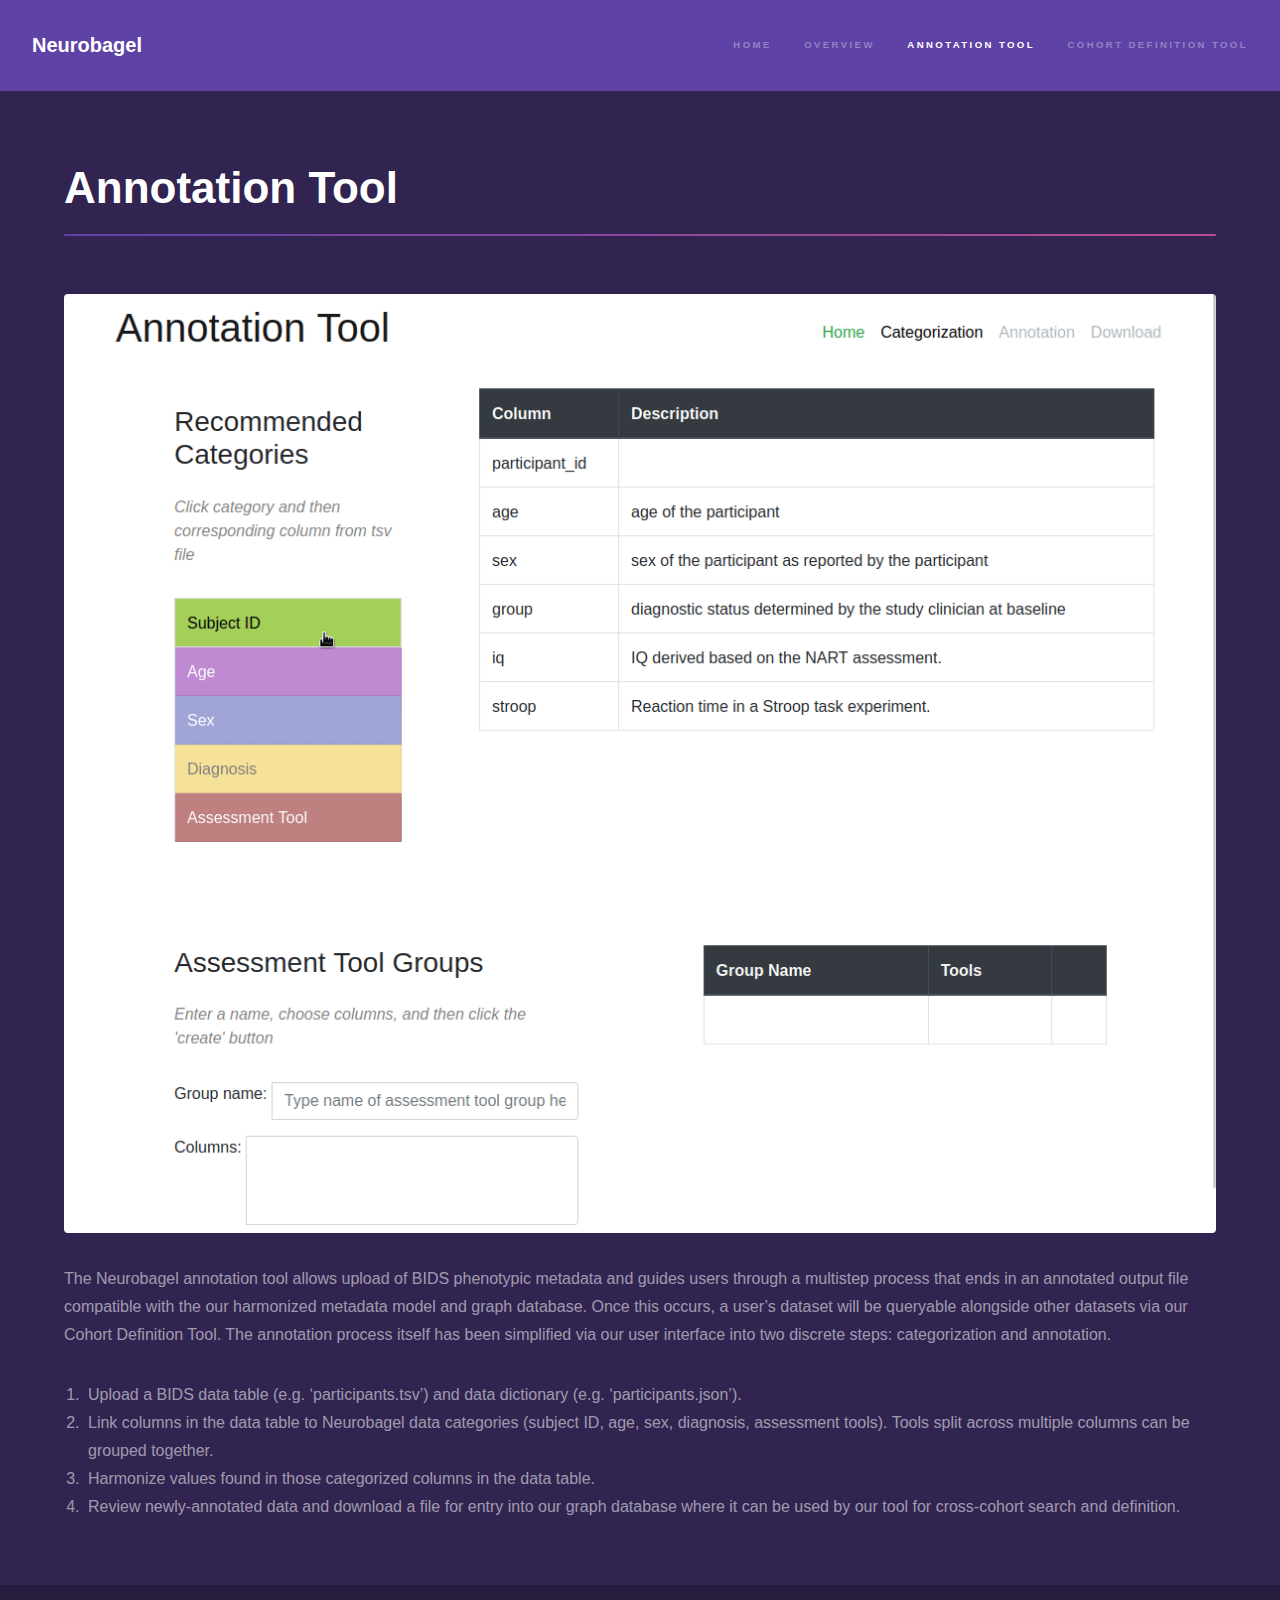
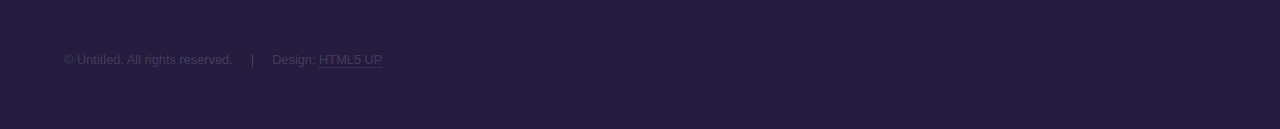
==== pages/annotation-tool.html @ f508401f "First round of changes for Neurobagel project" ====
<!DOCTYPE HTML>
<!--
	Hyperspace by HTML5 UP
	html5up.net | @ajlkn
	Free for personal and commercial use under the CCA 3.0 license (html5up.net/license)
-->
<html>
	<head>
		<title>Neurobagel - Annotation Tool</title>
		<meta charset="utf-8" />
		<meta name="viewport" content="width=device-width, initial-scale=1, user-scalable=no" />
		<link rel="stylesheet" href="../assets/css/main.css" />
		<noscript><link rel="stylesheet" href="../assets/css/noscript.css" /></noscript>
	</head>
	<body class="is-preload">

		<!-- Header -->
			<header id="header">
				<a href="../index.html" class="title">Neurobagel</a>
				<nav>
					<ul>
						<li><a href="../index.html">Home</a></li>
						<li><a href="../pages/overview.html">Overview</a></li>
						<li><a href="../pages/annotation-tool.html" class="active">Annotation Tool</a></li>
						<li><a href="../pages/cohort-definition-tool.html">Cohort Definition Tool</a></li>
					</ul>
				</nav>
			</header>

		<!-- Wrapper -->
			<div id="wrapper">

				<!-- Main -->
				<section id="main" class="wrapper">
					<div class="inner">
						<h1 class="major">Annotation Tool</h1>
						<span class="image fit"><img src="../images/annotation_tool_demo.gif" alt="" /></span>
						<p>The Neurobagel annotation tool allows upload of BIDS phenotypic metadata and guides users through a multistep process that ends in an annotated output file compatible with the our harmonized metadata model and graph database. Once this occurs, a user’s dataset will be queryable alongside other datasets  via our Cohort Definition Tool. The annotation process itself has been simplified via our user interface into two discrete steps: categorization and annotation.</p>
						<ol>
							<li>Upload a BIDS data table (e.g. ‘participants.tsv’) and data dictionary (e.g. ‘participants.json’).</li>
							<li>Link columns in the data table to Neurobagel data categories (subject ID, age, sex, diagnosis, assessment tools). Tools split across multiple columns can be grouped together.</li>
							<li>Harmonize values found in those categorized columns in the data table.</li>
							<li>Review newly-annotated data and download a file for entry into our graph database where it can be used by our tool for cross-cohort search and definition.</li>
						</ol>
					</div>
				</section>					

			</div>

		<!-- Footer -->
			<footer id="footer" class="wrapper alt">
				<div class="inner">
					<ul class="menu">
						<li>&copy; Untitled. All rights reserved.</li><li>Design: <a href="http://html5up.net">HTML5 UP</a></li>
					</ul>
				</div>
			</footer>

		<!-- Scripts -->
			<script src="../assets/js/jquery.min.js"></script>
			<script src="../assets/js/jquery.scrollex.min.js"></script>
			<script src="../assets/js/jquery.scrolly.min.js"></script>
			<script src="../assets/js/browser.min.js"></script>
			<script src="../assets/js/breakpoints.min.js"></script>
			<script src="../assets/js/util.js"></script>
			<script src="../assets/js/main.js"></script>

	</body>
</html>
---- assets/css/main.css ----
@import url(fontawesome-all.min.css);

/*
	Hyperspace by HTML5 UP
	html5up.net | @ajlkn
	Free for personal and commercial use under the CCA 3.0 license (html5up.net/license)
*/

html, body, div, span, applet, object,
iframe, h1, h2, h3, h4, h5, h6, p, blockquote,
pre, a, abbr, acronym, address, big, cite,
code, del, dfn, em, img, ins, kbd, q, s, samp,
small, strike, strong, sub, sup, tt, var, b,
u, i, center, dl, dt, dd, ol, ul, li, fieldset,
form, label, legend, table, caption, tbody,
tfoot, thead, tr, th, td, article, aside,
canvas, details, embed, figure, figcaption,
footer, header, hgroup, menu, nav, output, ruby,
section, summary, time, mark, audio, video {
	margin: 0;
	padding: 0;
	border: 0;
	font-size: 100%;
	font: inherit;
	vertical-align: baseline;}

article, aside, details, figcaption, figure,
footer, header, hgroup, menu, nav, section {
	display: block;}

body {
	line-height: 1;
}

ol, ul {
	list-style: none;
}

blockquote, q {
	quotes: none;
}

	blockquote:before, blockquote:after, q:before, q:after {
		content: '';
		content: none;
	}

table {
	border-collapse: collapse;
	border-spacing: 0;
}

body {
	-webkit-text-size-adjust: none;
}

mark {
	background-color: transparent;
	color: inherit;
}

input::-moz-focus-inner {
	border: 0;
	padding: 0;
}

input, select, textarea {
	-moz-appearance: none;
	-webkit-appearance: none;
	-ms-appearance: none;
	appearance: none;
}

/* Basic */

	@-ms-viewport {
		width: device-width;
	}

	body {
		-ms-overflow-style: scrollbar;
	}

	@media screen and (max-width: 480px) {

		html, body {
			min-width: 320px;
		}

	}

	html {
		box-sizing: border-box;
	}

	*, *:before, *:after {
		box-sizing: inherit;
	}

	body {
		background: #312450;
	}

		body.is-preload *, body.is-preload *:before, body.is-preload *:after {
			-moz-animation: none !important;
			-webkit-animation: none !important;
			-ms-animation: none !important;
			animation: none !important;
			-moz-transition: none !important;
			-webkit-transition: none !important;
			-ms-transition: none !important;
			transition: none !important;
		}

/* Type */

	body, input, select, textarea {
		color: rgba(255, 255, 255, 0.55);
		font-family: Arial, Helvetica, sans-serif;
		font-size: 16.5pt;
		font-weight: normal;
		line-height: 1.75;
	}

		@media screen and (max-width: 1680px) {

			body, input, select, textarea {
				font-size: 13pt;
			}

		}

		@media screen and (max-width: 1280px) {

			body, input, select, textarea {
				font-size: 12pt;
			}

		}

		@media screen and (max-width: 360px) {

			body, input, select, textarea {
				font-size: 11pt;
			}

		}

	a {
		-moz-transition: color 0.2s ease, border-bottom-color 0.2s ease;
		-webkit-transition: color 0.2s ease, border-bottom-color 0.2s ease;
		-ms-transition: color 0.2s ease, border-bottom-color 0.2s ease;
		transition: color 0.2s ease, border-bottom-color 0.2s ease;
		border-bottom: dotted 1px rgba(255, 255, 255, 0.35);
		color: inherit;
		text-decoration: none;
	}

		a:hover {
			border-bottom-color: transparent;
			color: #ffffff;
		}

	strong, b {
		color: #ffffff;
		font-weight: bold;
	}

	em, i {
		font-style: italic;
	}

	p {
		margin: 0 0 2em 0;
	}

	h1, h2, h3, h4, h5, h6 {
		color: #ffffff;
		font-weight: bold;
		line-height: 1.5;
		margin: 0 0 0.5em 0;
	}

		h1 a, h2 a, h3 a, h4 a, h5 a, h6 a {
			color: inherit;
			text-decoration: none;
		}

	h1 {
		font-size: 2.75em;
	}

		h1.major {
			margin: 0 0 1.3em 0;
			position: relative;
			padding-bottom: 0.35em;
		}

			h1.major:after {
				background-image: -moz-linear-gradient(to right, #5e42a6, #b74e91);
				background-image: -webkit-linear-gradient(to right, #5e42a6, #b74e91);
				background-image: -ms-linear-gradient(to right, #5e42a6, #b74e91);
				background-image: linear-gradient(to right, #5e42a6, #b74e91);
				-moz-transition: max-width 0.2s ease;
				-webkit-transition: max-width 0.2s ease;
				-ms-transition: max-width 0.2s ease;
				transition: max-width 0.2s ease;
				border-radius: 0.2em;
				bottom: 0;
				content: '';
				height: 0.05em;
				position: absolute;
				right: 0;
				width: 100%;
			}

	h2 {
		font-size: 1.75em;
	}

	h3 {
		font-size: 1.1em;
	}

	h4 {
		font-size: 1em;
	}

	h5 {
		font-size: 0.8em;
	}

	h6 {
		font-size: 0.6em;
	}

	@media screen and (max-width: 736px) {

		h1 {
			font-size: 2em;
		}

		h2 {
			font-size: 1.25em;
		}

		h3 {
			font-size: 1em;
		}

		h4 {
			font-size: 0.8em;
		}

		h5 {
			font-size: 0.6em;
		}

		h6 {
			font-size: 0.6em;
		}

	}

	sub {
		font-size: 0.8em;
		position: relative;
		top: 0.5em;
	}

	sup {
		font-size: 0.8em;
		position: relative;
		top: -0.5em;
	}

	blockquote {
		border-left: solid 4px rgba(255, 255, 255, 0.15);
		font-style: italic;
		margin: 0 0 2em 0;
		padding: 0.5em 0 0.5em 2em;
	}

	code {
		background: rgba(255, 255, 255, 0.05);
		border-radius: 0.25em;
		border: solid 1px rgba(255, 255, 255, 0.15);
		font-family: "Courier New", monospace;
		font-size: 0.9em;
		margin: 0 0.25em;
		padding: 0.25em 0.65em;
	}

	pre {
		-webkit-overflow-scrolling: touch;
		font-family: "Courier New", monospace;
		font-size: 0.9em;
		margin: 0 0 2em 0;
	}

		pre code {
			display: block;
			line-height: 1.75em;
			padding: 1em 1.5em;
			overflow-x: auto;
		}

	hr {
		border: 0;
		border-bottom: solid 1px rgba(255, 255, 255, 0.15);
		margin: 2em 0;
	}

		hr.major {
			margin: 3em 0;
		}

	.align-left {
		text-align: left;
	}

	.align-center {
		text-align: center;
	}

	.align-right {
		text-align: right;
	}

/* Row */

	.row {
		display: flex;
		flex-wrap: wrap;
		box-sizing: border-box;
		align-items: stretch;
	}

		.row > * {
			box-sizing: border-box;
		}

		.row.gtr-uniform > * > :last-child {
			margin-bottom: 0;
		}

		.row.aln-left {
			justify-content: flex-start;
		}

		.row.aln-center {
			justify-content: center;
		}

		.row.aln-right {
			justify-content: flex-end;
		}

		.row.aln-top {
			align-items: flex-start;
		}

		.row.aln-middle {
			align-items: center;
		}

		.row.aln-bottom {
			align-items: flex-end;
		}

		.row > .imp {
			order: -1;
		}

		.row > .col-1 {
			width: 8.33333%;
		}

		.row > .off-1 {
			margin-left: 8.33333%;
		}

		.row > .col-2 {
			width: 16.66667%;
		}

		.row > .off-2 {
			margin-left: 16.66667%;
		}

		.row > .col-3 {
			width: 25%;
		}

		.row > .off-3 {
			margin-left: 25%;
		}

		.row > .col-4 {
			width: 33.33333%;
		}

		.row > .off-4 {
			margin-left: 33.33333%;
		}

		.row > .col-5 {
			width: 41.66667%;
		}

		.row > .off-5 {
			margin-left: 41.66667%;
		}

		.row > .col-6 {
			width: 50%;
		}

		.row > .off-6 {
			margin-left: 50%;
		}

		.row > .col-7 {
			width: 58.33333%;
		}

		.row > .off-7 {
			margin-left: 58.33333%;
		}

		.row > .col-8 {
			width: 66.66667%;
		}

		.row > .off-8 {
			margin-left: 66.66667%;
		}

		.row > .col-9 {
			width: 75%;
		}

		.row > .off-9 {
			margin-left: 75%;
		}

		.row > .col-10 {
			width: 83.33333%;
		}

		.row > .off-10 {
			margin-left: 83.33333%;
		}

		.row > .col-11 {
			width: 91.66667%;
		}

		.row > .off-11 {
			margin-left: 91.66667%;
		}

		.row > .col-12 {
			width: 100%;
		}

		.row > .off-12 {
			margin-left: 100%;
		}

		.row.gtr-0 {
			margin-top: 0;
			margin-left: 0em;
		}

			.row.gtr-0 > * {
				padding: 0 0 0 0em;
			}

			.row.gtr-0.gtr-uniform {
				margin-top: 0em;
			}

				.row.gtr-0.gtr-uniform > * {
					padding-top: 0em;
				}

		.row.gtr-25 {
			margin-top: 0;
			margin-left: -0.375em;
		}

			.row.gtr-25 > * {
				padding: 0 0 0 0.375em;
			}

			.row.gtr-25.gtr-uniform {
				margin-top: -0.375em;
			}

				.row.gtr-25.gtr-uniform > * {
					padding-top: 0.375em;
				}

		.row.gtr-50 {
			margin-top: 0;
			margin-left: -0.75em;
		}

			.row.gtr-50 > * {
				padding: 0 0 0 0.75em;
			}

			.row.gtr-50.gtr-uniform {
				margin-top: -0.75em;
			}

				.row.gtr-50.gtr-uniform > * {
					padding-top: 0.75em;
				}

		.row {
			margin-top: 0;
			margin-left: -1.5em;
		}

			.row > * {
				padding: 0 0 0 1.5em;
			}

			.row.gtr-uniform {
				margin-top: -1.5em;
			}

				.row.gtr-uniform > * {
					padding-top: 1.5em;
				}

		.row.gtr-150 {
			margin-top: 0;
			margin-left: -2.25em;
		}

			.row.gtr-150 > * {
				padding: 0 0 0 2.25em;
			}

			.row.gtr-150.gtr-uniform {
				margin-top: -2.25em;
			}

				.row.gtr-150.gtr-uniform > * {
					padding-top: 2.25em;
				}

		.row.gtr-200 {
			margin-top: 0;
			margin-left: -3em;
		}

			.row.gtr-200 > * {
				padding: 0 0 0 3em;
			}

			.row.gtr-200.gtr-uniform {
				margin-top: -3em;
			}

				.row.gtr-200.gtr-uniform > * {
					padding-top: 3em;
				}

		@media screen and (max-width: 1680px) {

			.row {
				display: flex;
				flex-wrap: wrap;
				box-sizing: border-box;
				align-items: stretch;
			}

				.row > * {
					box-sizing: border-box;
				}

				.row.gtr-uniform > * > :last-child {
					margin-bottom: 0;
				}

				.row.aln-left {
					justify-content: flex-start;
				}

				.row.aln-center {
					justify-content: center;
				}

				.row.aln-right {
					justify-content: flex-end;
				}

				.row.aln-top {
					align-items: flex-start;
				}

				.row.aln-middle {
					align-items: center;
				}

				.row.aln-bottom {
					align-items: flex-end;
				}

				.row > .imp-xlarge {
					order: -1;
				}

				.row > .col-1-xlarge {
					width: 8.33333%;
				}

				.row > .off-1-xlarge {
					margin-left: 8.33333%;
				}

				.row > .col-2-xlarge {
					width: 16.66667%;
				}

				.row > .off-2-xlarge {
					margin-left: 16.66667%;
				}

				.row > .col-3-xlarge {
					width: 25%;
				}

				.row > .off-3-xlarge {
					margin-left: 25%;
				}

				.row > .col-4-xlarge {
					width: 33.33333%;
				}

				.row > .off-4-xlarge {
					margin-left: 33.33333%;
				}

				.row > .col-5-xlarge {
					width: 41.66667%;
				}

				.row > .off-5-xlarge {
					margin-left: 41.66667%;
				}

				.row > .col-6-xlarge {
					width: 50%;
				}

				.row > .off-6-xlarge {
					margin-left: 50%;
				}

				.row > .col-7-xlarge {
					width: 58.33333%;
				}

				.row > .off-7-xlarge {
					margin-left: 58.33333%;
				}

				.row > .col-8-xlarge {
					width: 66.66667%;
				}

				.row > .off-8-xlarge {
					margin-left: 66.66667%;
				}

				.row > .col-9-xlarge {
					width: 75%;
				}

				.row > .off-9-xlarge {
					margin-left: 75%;
				}

				.row > .col-10-xlarge {
					width: 83.33333%;
				}

				.row > .off-10-xlarge {
					margin-left: 83.33333%;
				}

				.row > .col-11-xlarge {
					width: 91.66667%;
				}

				.row > .off-11-xlarge {
					margin-left: 91.66667%;
				}

				.row > .col-12-xlarge {
					width: 100%;
				}

				.row > .off-12-xlarge {
					margin-left: 100%;
				}

				.row.gtr-0 {
					margin-top: 0;
					margin-left: 0em;
				}

					.row.gtr-0 > * {
						padding: 0 0 0 0em;
					}

					.row.gtr-0.gtr-uniform {
						margin-top: 0em;
					}

						.row.gtr-0.gtr-uniform > * {
							padding-top: 0em;
						}

				.row.gtr-25 {
					margin-top: 0;
					margin-left: -0.375em;
				}

					.row.gtr-25 > * {
						padding: 0 0 0 0.375em;
					}

					.row.gtr-25.gtr-uniform {
						margin-top: -0.375em;
					}

						.row.gtr-25.gtr-uniform > * {
							padding-top: 0.375em;
						}

				.row.gtr-50 {
					margin-top: 0;
					margin-left: -0.75em;
				}

					.row.gtr-50 > * {
						padding: 0 0 0 0.75em;
					}

					.row.gtr-50.gtr-uniform {
						margin-top: -0.75em;
					}

						.row.gtr-50.gtr-uniform > * {
							padding-top: 0.75em;
						}

				.row {
					margin-top: 0;
					margin-left: -1.5em;
				}

					.row > * {
						padding: 0 0 0 1.5em;
					}

					.row.gtr-uniform {
						margin-top: -1.5em;
					}

						.row.gtr-uniform > * {
							padding-top: 1.5em;
						}

				.row.gtr-150 {
					margin-top: 0;
					margin-left: -2.25em;
				}

					.row.gtr-150 > * {
						padding: 0 0 0 2.25em;
					}

					.row.gtr-150.gtr-uniform {
						margin-top: -2.25em;
					}

						.row.gtr-150.gtr-uniform > * {
							padding-top: 2.25em;
						}

				.row.gtr-200 {
					margin-top: 0;
					margin-left: -3em;
				}

					.row.gtr-200 > * {
						padding: 0 0 0 3em;
					}

					.row.gtr-200.gtr-uniform {
						margin-top: -3em;
					}

						.row.gtr-200.gtr-uniform > * {
							padding-top: 3em;
						}

		}

		@media screen and (max-width: 1280px) {

			.row {
				display: flex;
				flex-wrap: wrap;
				box-sizing: border-box;
				align-items: stretch;
			}

				.row > * {
					box-sizing: border-box;
				}

				.row.gtr-uniform > * > :last-child {
					margin-bottom: 0;
				}

				.row.aln-left {
					justify-content: flex-start;
				}

				.row.aln-center {
					justify-content: center;
				}

				.row.aln-right {
					justify-content: flex-end;
				}

				.row.aln-top {
					align-items: flex-start;
				}

				.row.aln-middle {
					align-items: center;
				}

				.row.aln-bottom {
					align-items: flex-end;
				}

				.row > .imp-large {
					order: -1;
				}

				.row > .col-1-large {
					width: 8.33333%;
				}

				.row > .off-1-large {
					margin-left: 8.33333%;
				}

				.row > .col-2-large {
					width: 16.66667%;
				}

				.row > .off-2-large {
					margin-left: 16.66667%;
				}

				.row > .col-3-large {
					width: 25%;
				}

				.row > .off-3-large {
					margin-left: 25%;
				}

				.row > .col-4-large {
					width: 33.33333%;
				}

				.row > .off-4-large {
					margin-left: 33.33333%;
				}

				.row > .col-5-large {
					width: 41.66667%;
				}

				.row > .off-5-large {
					margin-left: 41.66667%;
				}

				.row > .col-6-large {
					width: 50%;
				}

				.row > .off-6-large {
					margin-left: 50%;
				}

				.row > .col-7-large {
					width: 58.33333%;
				}

				.row > .off-7-large {
					margin-left: 58.33333%;
				}

				.row > .col-8-large {
					width: 66.66667%;
				}

				.row > .off-8-large {
					margin-left: 66.66667%;
				}

				.row > .col-9-large {
					width: 75%;
				}

				.row > .off-9-large {
					margin-left: 75%;
				}

				.row > .col-10-large {
					width: 83.33333%;
				}

				.row > .off-10-large {
					margin-left: 83.33333%;
				}

				.row > .col-11-large {
					width: 91.66667%;
				}

				.row > .off-11-large {
					margin-left: 91.66667%;
				}

				.row > .col-12-large {
					width: 100%;
				}

				.row > .off-12-large {
					margin-left: 100%;
				}

				.row.gtr-0 {
					margin-top: 0;
					margin-left: 0em;
				}

					.row.gtr-0 > * {
						padding: 0 0 0 0em;
					}

					.row.gtr-0.gtr-uniform {
						margin-top: 0em;
					}

						.row.gtr-0.gtr-uniform > * {
							padding-top: 0em;
						}

				.row.gtr-25 {
					margin-top: 0;
					margin-left: -0.375em;
				}

					.row.gtr-25 > * {
						padding: 0 0 0 0.375em;
					}

					.row.gtr-25.gtr-uniform {
						margin-top: -0.375em;
					}

						.row.gtr-25.gtr-uniform > * {
							padding-top: 0.375em;
						}

				.row.gtr-50 {
					margin-top: 0;
					margin-left: -0.75em;
				}

					.row.gtr-50 > * {
						padding: 0 0 0 0.75em;
					}

					.row.gtr-50.gtr-uniform {
						margin-top: -0.75em;
					}

						.row.gtr-50.gtr-uniform > * {
							padding-top: 0.75em;
						}

				.row {
					margin-top: 0;
					margin-left: -1.5em;
				}

					.row > * {
						padding: 0 0 0 1.5em;
					}

					.row.gtr-uniform {
						margin-top: -1.5em;
					}

						.row.gtr-uniform > * {
							padding-top: 1.5em;
						}

				.row.gtr-150 {
					margin-top: 0;
					margin-left: -2.25em;
				}

					.row.gtr-150 > * {
						padding: 0 0 0 2.25em;
					}

					.row.gtr-150.gtr-uniform {
						margin-top: -2.25em;
					}

						.row.gtr-150.gtr-uniform > * {
							padding-top: 2.25em;
						}

				.row.gtr-200 {
					margin-top: 0;
					margin-left: -3em;
				}

					.row.gtr-200 > * {
						padding: 0 0 0 3em;
					}

					.row.gtr-200.gtr-uniform {
						margin-top: -3em;
					}

						.row.gtr-200.gtr-uniform > * {
							padding-top: 3em;
						}

		}

		@media screen and (max-width: 980px) {

			.row {
				display: flex;
				flex-wrap: wrap;
				box-sizing: border-box;
				align-items: stretch;
			}

				.row > * {
					box-sizing: border-box;
				}

				.row.gtr-uniform > * > :last-child {
					margin-bottom: 0;
				}

				.row.aln-left {
					justify-content: flex-start;
				}

				.row.aln-center {
					justify-content: center;
				}

				.row.aln-right {
					justify-content: flex-end;
				}

				.row.aln-top {
					align-items: flex-start;
				}

				.row.aln-middle {
					align-items: center;
				}

				.row.aln-bottom {
					align-items: flex-end;
				}

				.row > .imp-medium {
					order: -1;
				}

				.row > .col-1-medium {
					width: 8.33333%;
				}

				.row > .off-1-medium {
					margin-left: 8.33333%;
				}

				.row > .col-2-medium {
					width: 16.66667%;
				}

				.row > .off-2-medium {
					margin-left: 16.66667%;
				}

				.row > .col-3-medium {
					width: 25%;
				}

				.row > .off-3-medium {
					margin-left: 25%;
				}

				.row > .col-4-medium {
					width: 33.33333%;
				}

				.row > .off-4-medium {
					margin-left: 33.33333%;
				}

				.row > .col-5-medium {
					width: 41.66667%;
				}

				.row > .off-5-medium {
					margin-left: 41.66667%;
				}

				.row > .col-6-medium {
					width: 50%;
				}

				.row > .off-6-medium {
					margin-left: 50%;
				}

				.row > .col-7-medium {
					width: 58.33333%;
				}

				.row > .off-7-medium {
					margin-left: 58.33333%;
				}

				.row > .col-8-medium {
					width: 66.66667%;
				}

				.row > .off-8-medium {
					margin-left: 66.66667%;
				}

				.row > .col-9-medium {
					width: 75%;
				}

				.row > .off-9-medium {
					margin-left: 75%;
				}

				.row > .col-10-medium {
					width: 83.33333%;
				}

				.row > .off-10-medium {
					margin-left: 83.33333%;
				}

				.row > .col-11-medium {
					width: 91.66667%;
				}

				.row > .off-11-medium {
					margin-left: 91.66667%;
				}

				.row > .col-12-medium {
					width: 100%;
				}

				.row > .off-12-medium {
					margin-left: 100%;
				}

				.row.gtr-0 {
					margin-top: 0;
					margin-left: 0em;
				}

					.row.gtr-0 > * {
						padding: 0 0 0 0em;
					}

					.row.gtr-0.gtr-uniform {
						margin-top: 0em;
					}

						.row.gtr-0.gtr-uniform > * {
							padding-top: 0em;
						}

				.row.gtr-25 {
					margin-top: 0;
					margin-left: -0.375em;
				}

					.row.gtr-25 > * {
						padding: 0 0 0 0.375em;
					}

					.row.gtr-25.gtr-uniform {
						margin-top: -0.375em;
					}

						.row.gtr-25.gtr-uniform > * {
							padding-top: 0.375em;
						}

				.row.gtr-50 {
					margin-top: 0;
					margin-left: -0.75em;
				}

					.row.gtr-50 > * {
						padding: 0 0 0 0.75em;
					}

					.row.gtr-50.gtr-uniform {
						margin-top: -0.75em;
					}

						.row.gtr-50.gtr-uniform > * {
							padding-top: 0.75em;
						}

				.row {
					margin-top: 0;
					margin-left: -1.5em;
				}

					.row > * {
						padding: 0 0 0 1.5em;
					}

					.row.gtr-uniform {
						margin-top: -1.5em;
					}

						.row.gtr-uniform > * {
							padding-top: 1.5em;
						}

				.row.gtr-150 {
					margin-top: 0;
					margin-left: -2.25em;
				}

					.row.gtr-150 > * {
						padding: 0 0 0 2.25em;
					}

					.row.gtr-150.gtr-uniform {
						margin-top: -2.25em;
					}

						.row.gtr-150.gtr-uniform > * {
							padding-top: 2.25em;
						}

				.row.gtr-200 {
					margin-top: 0;
					margin-left: -3em;
				}

					.row.gtr-200 > * {
						padding: 0 0 0 3em;
					}

					.row.gtr-200.gtr-uniform {
						margin-top: -3em;
					}

						.row.gtr-200.gtr-uniform > * {
							padding-top: 3em;
						}

		}

		@media screen and (max-width: 736px) {

			.row {
				display: flex;
				flex-wrap: wrap;
				box-sizing: border-box;
				align-items: stretch;
			}

				.row > * {
					box-sizing: border-box;
				}

				.row.gtr-uniform > * > :last-child {
					margin-bottom: 0;
				}

				.row.aln-left {
					justify-content: flex-start;
				}

				.row.aln-center {
					justify-content: center;
				}

				.row.aln-right {
					justify-content: flex-end;
				}

				.row.aln-top {
					align-items: flex-start;
				}

				.row.aln-middle {
					align-items: center;
				}

				.row.aln-bottom {
					align-items: flex-end;
				}

				.row > .imp-small {
					order: -1;
				}

				.row > .col-1-small {
					width: 8.33333%;
				}

				.row > .off-1-small {
					margin-left: 8.33333%;
				}

				.row > .col-2-small {
					width: 16.66667%;
				}

				.row > .off-2-small {
					margin-left: 16.66667%;
				}

				.row > .col-3-small {
					width: 25%;
				}

				.row > .off-3-small {
					margin-left: 25%;
				}

				.row > .col-4-small {
					width: 33.33333%;
				}

				.row > .off-4-small {
					margin-left: 33.33333%;
				}

				.row > .col-5-small {
					width: 41.66667%;
				}

				.row > .off-5-small {
					margin-left: 41.66667%;
				}

				.row > .col-6-small {
					width: 50%;
				}

				.row > .off-6-small {
					margin-left: 50%;
				}

				.row > .col-7-small {
					width: 58.33333%;
				}

				.row > .off-7-small {
					margin-left: 58.33333%;
				}

				.row > .col-8-small {
					width: 66.66667%;
				}

				.row > .off-8-small {
					margin-left: 66.66667%;
				}

				.row > .col-9-small {
					width: 75%;
				}

				.row > .off-9-small {
					margin-left: 75%;
				}

				.row > .col-10-small {
					width: 83.33333%;
				}

				.row > .off-10-small {
					margin-left: 83.33333%;
				}

				.row > .col-11-small {
					width: 91.66667%;
				}

				.row > .off-11-small {
					margin-left: 91.66667%;
				}

				.row > .col-12-small {
					width: 100%;
				}

				.row > .off-12-small {
					margin-left: 100%;
				}

				.row.gtr-0 {
					margin-top: 0;
					margin-left: 0em;
				}

					.row.gtr-0 > * {
						padding: 0 0 0 0em;
					}

					.row.gtr-0.gtr-uniform {
						margin-top: 0em;
					}

						.row.gtr-0.gtr-uniform > * {
							padding-top: 0em;
						}

				.row.gtr-25 {
					margin-top: 0;
					margin-left: -0.375em;
				}

					.row.gtr-25 > * {
						padding: 0 0 0 0.375em;
					}

					.row.gtr-25.gtr-uniform {
						margin-top: -0.375em;
					}

						.row.gtr-25.gtr-uniform > * {
							padding-top: 0.375em;
						}

				.row.gtr-50 {
					margin-top: 0;
					margin-left: -0.75em;
				}

					.row.gtr-50 > * {
						padding: 0 0 0 0.75em;
					}

					.row.gtr-50.gtr-uniform {
						margin-top: -0.75em;
					}

						.row.gtr-50.gtr-uniform > * {
							padding-top: 0.75em;
						}

				.row {
					margin-top: 0;
					margin-left: -1.5em;
				}

					.row > * {
						padding: 0 0 0 1.5em;
					}

					.row.gtr-uniform {
						margin-top: -1.5em;
					}

						.row.gtr-uniform > * {
							padding-top: 1.5em;
						}

				.row.gtr-150 {
					margin-top: 0;
					margin-left: -2.25em;
				}

					.row.gtr-150 > * {
						padding: 0 0 0 2.25em;
					}

					.row.gtr-150.gtr-uniform {
						margin-top: -2.25em;
					}

						.row.gtr-150.gtr-uniform > * {
							padding-top: 2.25em;
						}

				.row.gtr-200 {
					margin-top: 0;
					margin-left: -3em;
				}

					.row.gtr-200 > * {
						padding: 0 0 0 3em;
					}

					.row.gtr-200.gtr-uniform {
						margin-top: -3em;
					}

						.row.gtr-200.gtr-uniform > * {
							padding-top: 3em;
						}

		}

		@media screen and (max-width: 480px) {

			.row {
				display: flex;
				flex-wrap: wrap;
				box-sizing: border-box;
				align-items: stretch;
			}

				.row > * {
					box-sizing: border-box;
				}

				.row.gtr-uniform > * > :last-child {
					margin-bottom: 0;
				}

				.row.aln-left {
					justify-content: flex-start;
				}

				.row.aln-center {
					justify-content: center;
				}

				.row.aln-right {
					justify-content: flex-end;
				}

				.row.aln-top {
					align-items: flex-start;
				}

				.row.aln-middle {
					align-items: center;
				}

				.row.aln-bottom {
					align-items: flex-end;
				}

				.row > .imp-xsmall {
					order: -1;
				}

				.row > .col-1-xsmall {
					width: 8.33333%;
				}

				.row > .off-1-xsmall {
					margin-left: 8.33333%;
				}

				.row > .col-2-xsmall {
					width: 16.66667%;
				}

				.row > .off-2-xsmall {
					margin-left: 16.66667%;
				}

				.row > .col-3-xsmall {
					width: 25%;
				}

				.row > .off-3-xsmall {
					margin-left: 25%;
				}

				.row > .col-4-xsmall {
					width: 33.33333%;
				}

				.row > .off-4-xsmall {
					margin-left: 33.33333%;
				}

				.row > .col-5-xsmall {
					width: 41.66667%;
				}

				.row > .off-5-xsmall {
					margin-left: 41.66667%;
				}

				.row > .col-6-xsmall {
					width: 50%;
				}

				.row > .off-6-xsmall {
					margin-left: 50%;
				}

				.row > .col-7-xsmall {
					width: 58.33333%;
				}

				.row > .off-7-xsmall {
					margin-left: 58.33333%;
				}

				.row > .col-8-xsmall {
					width: 66.66667%;
				}

				.row > .off-8-xsmall {
					margin-left: 66.66667%;
				}

				.row > .col-9-xsmall {
					width: 75%;
				}

				.row > .off-9-xsmall {
					margin-left: 75%;
				}

				.row > .col-10-xsmall {
					width: 83.33333%;
				}

				.row > .off-10-xsmall {
					margin-left: 83.33333%;
				}

				.row > .col-11-xsmall {
					width: 91.66667%;
				}

				.row > .off-11-xsmall {
					margin-left: 91.66667%;
				}

				.row > .col-12-xsmall {
					width: 100%;
				}

				.row > .off-12-xsmall {
					margin-left: 100%;
				}

				.row.gtr-0 {
					margin-top: 0;
					margin-left: 0em;
				}

					.row.gtr-0 > * {
						padding: 0 0 0 0em;
					}

					.row.gtr-0.gtr-uniform {
						margin-top: 0em;
					}

						.row.gtr-0.gtr-uniform > * {
							padding-top: 0em;
						}

				.row.gtr-25 {
					margin-top: 0;
					margin-left: -0.375em;
				}

					.row.gtr-25 > * {
						padding: 0 0 0 0.375em;
					}

					.row.gtr-25.gtr-uniform {
						margin-top: -0.375em;
					}

						.row.gtr-25.gtr-uniform > * {
							padding-top: 0.375em;
						}

				.row.gtr-50 {
					margin-top: 0;
					margin-left: -0.75em;
				}

					.row.gtr-50 > * {
						padding: 0 0 0 0.75em;
					}

					.row.gtr-50.gtr-uniform {
						margin-top: -0.75em;
					}

						.row.gtr-50.gtr-uniform > * {
							padding-top: 0.75em;
						}

				.row {
					margin-top: 0;
					margin-left: -1.5em;
				}

					.row > * {
						padding: 0 0 0 1.5em;
					}

					.row.gtr-uniform {
						margin-top: -1.5em;
					}

						.row.gtr-uniform > * {
							padding-top: 1.5em;
						}

				.row.gtr-150 {
					margin-top: 0;
					margin-left: -2.25em;
				}

					.row.gtr-150 > * {
						padding: 0 0 0 2.25em;
					}

					.row.gtr-150.gtr-uniform {
						margin-top: -2.25em;
					}

						.row.gtr-150.gtr-uniform > * {
							padding-top: 2.25em;
						}

				.row.gtr-200 {
					margin-top: 0;
					margin-left: -3em;
				}

					.row.gtr-200 > * {
						padding: 0 0 0 3em;
					}

					.row.gtr-200.gtr-uniform {
						margin-top: -3em;
					}

						.row.gtr-200.gtr-uniform > * {
							padding-top: 3em;
						}

		}

/* Box */

	.box {
		border-radius: 0.25em;
		border: solid 1px rgba(255, 255, 255, 0.15);
		margin-bottom: 2em;
		padding: 1.5em;
	}

		.box > :last-child,
		.box > :last-child > :last-child,
		.box > :last-child > :last-child > :last-child {
			margin-bottom: 0;
		}

		.box.alt {
			border: 0;
			border-radius: 0;
			padding: 0;
		}

/* Button */

	input[type="submit"],
	input[type="reset"],
	input[type="button"],
	button,
	.button {
		-moz-appearance: none;
		-webkit-appearance: none;
		-ms-appearance: none;
		appearance: none;
		-moz-transition: border-color 0.2s ease;
		-webkit-transition: border-color 0.2s ease;
		-ms-transition: border-color 0.2s ease;
		transition: border-color 0.2s ease;
		background-color: transparent;
		border: solid 1px !important;
		border-color: rgba(255, 255, 255, 0.15) !important;
		border-radius: 3em;
		color: #ffffff !important;
		cursor: pointer;
		display: inline-block;
		font-size: 0.6em;
		font-weight: bold;
		height: calc(4.75em + 2px);
		letter-spacing: 0.25em;
		line-height: 4.75em;
		outline: 0;
		padding: 0 3.75em;
		position: relative;
		text-align: center;
		text-decoration: none;
		text-transform: uppercase;
		white-space: nowrap;
	}

		input[type="submit"]:after,
		input[type="reset"]:after,
		input[type="button"]:after,
		button:after,
		.button:after {
			-moz-transform: scale(0.25);
			-webkit-transform: scale(0.25);
			-ms-transform: scale(0.25);
			transform: scale(0.25);
			pointer-events: none;
			-moz-transition: opacity 0.2s ease, -moz-transform 0.2s ease;
			-webkit-transition: opacity 0.2s ease, -webkit-transform 0.2s ease;
			-ms-transition: opacity 0.2s ease, -ms-transform 0.2s ease;
			transition: opacity 0.2s ease, transform 0.2s ease;
			background: #ffffff;
			border-radius: 3em;
			content: '';
			height: 100%;
			left: 0;
			opacity: 0;
			position: absolute;
			top: 0;
			width: 100%;
		}

		input[type="submit"].icon:before,
		input[type="reset"].icon:before,
		input[type="button"].icon:before,
		button.icon:before,
		.button.icon:before {
			margin-right: 0.75em;
		}

		input[type="submit"].fit,
		input[type="reset"].fit,
		input[type="button"].fit,
		button.fit,
		.button.fit {
			width: 100%;
		}

		input[type="submit"].small,
		input[type="reset"].small,
		input[type="button"].small,
		button.small,
		.button.small {
			font-size: 0.4em;
		}

		input[type="submit"].large,
		input[type="reset"].large,
		input[type="button"].large,
		button.large,
		.button.large {
			font-size: 0.8em;
		}

		input[type="submit"].primary,
		input[type="reset"].primary,
		input[type="button"].primary,
		button.primary,
		.button.primary {
			background-color: #ffffff;
			color: #312450 !important;
		}

			input[type="submit"].primary:after,
			input[type="reset"].primary:after,
			input[type="button"].primary:after,
			button.primary:after,
			.button.primary:after {
				display: none;
			}

		input[type="submit"].disabled, input[type="submit"]:disabled,
		input[type="reset"].disabled,
		input[type="reset"]:disabled,
		input[type="button"].disabled,
		input[type="button"]:disabled,
		button.disabled,
		button:disabled,
		.button.disabled,
		.button:disabled {
			cursor: default;
			opacity: 0.5;
			pointer-events: none;
		}

		input[type="submit"]:hover,
		input[type="reset"]:hover,
		input[type="button"]:hover,
		button:hover,
		.button:hover {
			border-color: rgba(255, 255, 255, 0.55) !important;
		}

			input[type="submit"]:hover:after,
			input[type="reset"]:hover:after,
			input[type="button"]:hover:after,
			button:hover:after,
			.button:hover:after {
				opacity: 0.05;
				-moz-transform: scale(1);
				-webkit-transform: scale(1);
				-ms-transform: scale(1);
				transform: scale(1);
			}

			input[type="submit"]:hover:active,
			input[type="reset"]:hover:active,
			input[type="button"]:hover:active,
			button:hover:active,
			.button:hover:active {
				border-color: #ffffff !important;
			}

				input[type="submit"]:hover:active:after,
				input[type="reset"]:hover:active:after,
				input[type="button"]:hover:active:after,
				button:hover:active:after,
				.button:hover:active:after {
					opacity: 0.1;
				}

/* Features */

	.features {
		display: -moz-flex;
		display: -webkit-flex;
		display: -ms-flex;
		display: flex;
		-moz-flex-wrap: wrap;
		-webkit-flex-wrap: wrap;
		-ms-flex-wrap: wrap;
		flex-wrap: wrap;
		border-radius: 0.25em;
		border: solid 1px rgba(255, 255, 255, 0.15);
		background: rgba(255, 255, 255, 0.05);
		margin: 0 0 2em 0;
	}

		.features section {
			padding: 3.5em 3em 1em 7em ;
			width: 50%;
			border-top: solid 1px rgba(255, 255, 255, 0.15);
			position: relative;
		}

			.features section:nth-child(-n + 2) {
				border-top-width: 0;
			}

			.features section:nth-child(2n) {
				border-left: solid 1px rgba(255, 255, 255, 0.15);
			}

			.features section .icon {
				-moz-transition: opacity 0.5s ease, -moz-transform 0.5s ease;
				-webkit-transition: opacity 0.5s ease, -webkit-transform 0.5s ease;
				-ms-transition: opacity 0.5s ease, -ms-transform 0.5s ease;
				transition: opacity 0.5s ease, transform 0.5s ease;
				-moz-transition-delay: 1s;
				-webkit-transition-delay: 1s;
				-ms-transition-delay: 1s;
				transition-delay: 1s;
				-moz-transform: scale(1);
				-webkit-transform: scale(1);
				-ms-transform: scale(1);
				transform: scale(1);
				position: absolute;
				left: 3em;
				top: 3em;
				opacity: 1;
			}

			.features section:nth-child(1) .icon {
				-moz-transition-delay: 0.15s;
				-webkit-transition-delay: 0.15s;
				-ms-transition-delay: 0.15s;
				transition-delay: 0.15s;
			}

			.features section:nth-child(2) .icon {
				-moz-transition-delay: 0.3s;
				-webkit-transition-delay: 0.3s;
				-ms-transition-delay: 0.3s;
				transition-delay: 0.3s;
			}

			.features section:nth-child(3) .icon {
				-moz-transition-delay: 0.45s;
				-webkit-transition-delay: 0.45s;
				-ms-transition-delay: 0.45s;
				transition-delay: 0.45s;
			}

			.features section:nth-child(4) .icon {
				-moz-transition-delay: 0.6s;
				-webkit-transition-delay: 0.6s;
				-ms-transition-delay: 0.6s;
				transition-delay: 0.6s;
			}

			.features section:nth-child(5) .icon {
				-moz-transition-delay: 0.75s;
				-webkit-transition-delay: 0.75s;
				-ms-transition-delay: 0.75s;
				transition-delay: 0.75s;
			}

			.features section:nth-child(6) .icon {
				-moz-transition-delay: 0.9s;
				-webkit-transition-delay: 0.9s;
				-ms-transition-delay: 0.9s;
				transition-delay: 0.9s;
			}

			.features section:nth-child(7) .icon {
				-moz-transition-delay: 1.05s;
				-webkit-transition-delay: 1.05s;
				-ms-transition-delay: 1.05s;
				transition-delay: 1.05s;
			}

			.features section:nth-child(8) .icon {
				-moz-transition-delay: 1.2s;
				-webkit-transition-delay: 1.2s;
				-ms-transition-delay: 1.2s;
				transition-delay: 1.2s;
			}

			.features section:nth-child(9) .icon {
				-moz-transition-delay: 1.35s;
				-webkit-transition-delay: 1.35s;
				-ms-transition-delay: 1.35s;
				transition-delay: 1.35s;
			}

			.features section:nth-child(10) .icon {
				-moz-transition-delay: 1.5s;
				-webkit-transition-delay: 1.5s;
				-ms-transition-delay: 1.5s;
				transition-delay: 1.5s;
			}

			.features section:nth-child(11) .icon {
				-moz-transition-delay: 1.65s;
				-webkit-transition-delay: 1.65s;
				-ms-transition-delay: 1.65s;
				transition-delay: 1.65s;
			}

			.features section:nth-child(12) .icon {
				-moz-transition-delay: 1.8s;
				-webkit-transition-delay: 1.8s;
				-ms-transition-delay: 1.8s;
				transition-delay: 1.8s;
			}

			.features section:nth-child(13) .icon {
				-moz-transition-delay: 1.95s;
				-webkit-transition-delay: 1.95s;
				-ms-transition-delay: 1.95s;
				transition-delay: 1.95s;
			}

			.features section:nth-child(14) .icon {
				-moz-transition-delay: 2.1s;
				-webkit-transition-delay: 2.1s;
				-ms-transition-delay: 2.1s;
				transition-delay: 2.1s;
			}

			.features section:nth-child(15) .icon {
				-moz-transition-delay: 2.25s;
				-webkit-transition-delay: 2.25s;
				-ms-transition-delay: 2.25s;
				transition-delay: 2.25s;
			}

			.features section:nth-child(16) .icon {
				-moz-transition-delay: 2.4s;
				-webkit-transition-delay: 2.4s;
				-ms-transition-delay: 2.4s;
				transition-delay: 2.4s;
			}

			.features section:nth-child(17) .icon {
				-moz-transition-delay: 2.55s;
				-webkit-transition-delay: 2.55s;
				-ms-transition-delay: 2.55s;
				transition-delay: 2.55s;
			}

			.features section:nth-child(18) .icon {
				-moz-transition-delay: 2.7s;
				-webkit-transition-delay: 2.7s;
				-ms-transition-delay: 2.7s;
				transition-delay: 2.7s;
			}

			.features section:nth-child(19) .icon {
				-moz-transition-delay: 2.85s;
				-webkit-transition-delay: 2.85s;
				-ms-transition-delay: 2.85s;
				transition-delay: 2.85s;
			}

			.features section:nth-child(20) .icon {
				-moz-transition-delay: 3s;
				-webkit-transition-delay: 3s;
				-ms-transition-delay: 3s;
				transition-delay: 3s;
			}

		.features.inactive section .icon {
			-moz-transform: scale(0.5);
			-webkit-transform: scale(0.5);
			-ms-transform: scale(0.5);
			transform: scale(0.5);
			opacity: 0;
		}

		@media screen and (max-width: 980px) {

			.features {
				display: block;
			}

				.features section {
					border-top-width: 1px !important;
					border-left-width: 0 !important;
					width: 100%;
				}

					.features section:first-child {
						border-top-width: 0 !important;
					}

		}

		@media screen and (max-width: 736px) {

			.features section {
				padding: 2.5em 1.5em 0.1em 5.5em ;
			}

				.features section .icon {
					left: 1.5em;
					top: 2em;
				}

		}

		@media screen and (max-width: 480px) {

			.features section {
				padding: 2em 1.5em 0.1em 1.5em ;
			}

				.features section .icon {
					left: 0;
					position: relative;
					top: 0;
				}

		}

/* Form */

	form {
		margin: 0 0 2em 0;
	}

		form > :last-child {
			margin-bottom: 0;
		}

		form > .fields {
			display: -moz-flex;
			display: -webkit-flex;
			display: -ms-flex;
			display: flex;
			-moz-flex-wrap: wrap;
			-webkit-flex-wrap: wrap;
			-ms-flex-wrap: wrap;
			flex-wrap: wrap;
			width: calc(100% + 3em);
			margin: -1.5em 0 2em -1.5em;
		}

			form > .fields > .field {
				-moz-flex-grow: 0;
				-webkit-flex-grow: 0;
				-ms-flex-grow: 0;
				flex-grow: 0;
				-moz-flex-shrink: 0;
				-webkit-flex-shrink: 0;
				-ms-flex-shrink: 0;
				flex-shrink: 0;
				padding: 1.5em 0 0 1.5em;
				width: calc(100% - 1.5em);
			}

				form > .fields > .field.half {
					width: calc(50% - 0.75em);
				}

				form > .fields > .field.third {
					width: calc(100%/3 - 0.5em);
				}

				form > .fields > .field.quarter {
					width: calc(25% - 0.375em);
				}

		@media screen and (max-width: 480px) {

			form > .fields {
				width: calc(100% + 3em);
				margin: -1.5em 0 2em -1.5em;
			}

				form > .fields > .field {
					padding: 1.5em 0 0 1.5em;
					width: calc(100% - 1.5em);
				}

					form > .fields > .field.half {
						width: calc(100% - 1.5em);
					}

					form > .fields > .field.third {
						width: calc(100% - 1.5em);
					}

					form > .fields > .field.quarter {
						width: calc(100% - 1.5em);
					}

		}

	label {
		color: #ffffff;
		font-weight: bold;
		line-height: 1.5;
		margin: 0 0 0.7em 0;
		display: block;
		font-size: 1.1em;
	}

	input[type="text"],
	input[type="password"],
	input[type="email"],
	input[type="tel"],
	select,
	textarea {
		-moz-appearance: none;
		-webkit-appearance: none;
		-ms-appearance: none;
		appearance: none;
		background: rgba(255, 255, 255, 0.05);
		border-radius: 0.25em;
		border: none;
		border: solid 1px rgba(255, 255, 255, 0.15);
		color: inherit;
		display: block;
		outline: 0;
		padding: 0 1em;
		text-decoration: none;
		width: 100%;
	}

		input[type="text"]:invalid,
		input[type="password"]:invalid,
		input[type="email"]:invalid,
		input[type="tel"]:invalid,
		select:invalid,
		textarea:invalid {
			box-shadow: none;
		}

		input[type="text"]:focus,
		input[type="password"]:focus,
		input[type="email"]:focus,
		input[type="tel"]:focus,
		select:focus,
		textarea:focus {
			border-color: #ffffff;
			box-shadow: 0 0 0 1px #ffffff;
		}

	select {
		background-image: url("data:image/svg+xml;charset=utf8,%3Csvg xmlns='http://www.w3.org/2000/svg' width='40' height='40' preserveAspectRatio='none' viewBox='0 0 40 40'%3E%3Cpath d='M9.4,12.3l10.4,10.4l10.4-10.4c0.2-0.2,0.5-0.4,0.9-0.4c0.3,0,0.6,0.1,0.9,0.4l3.3,3.3c0.2,0.2,0.4,0.5,0.4,0.9 c0,0.4-0.1,0.6-0.4,0.9L20.7,31.9c-0.2,0.2-0.5,0.4-0.9,0.4c-0.3,0-0.6-0.1-0.9-0.4L4.3,17.3c-0.2-0.2-0.4-0.5-0.4-0.9 c0-0.4,0.1-0.6,0.4-0.9l3.3-3.3c0.2-0.2,0.5-0.4,0.9-0.4S9.1,12.1,9.4,12.3z' fill='rgba(255, 255, 255, 0.15)' /%3E%3C/svg%3E");
		background-size: 1.25rem;
		background-repeat: no-repeat;
		background-position: calc(100% - 1rem) center;
		height: 2.75em;
		padding-right: 2.75em;
		text-overflow: ellipsis;
	}

		select option {
			color: #ffffff;
			background: #312450;
		}

		select:focus::-ms-value {
			background-color: transparent;
		}

		select::-ms-expand {
			display: none;
		}

	input[type="text"],
	input[type="password"],
	input[type="email"],
	select {
		height: 2.75em;
	}

	textarea {
		padding: 0.75em 1em;
	}

		body.is-ie textarea {
			min-height: 10em;
		}

	input[type="checkbox"],
	input[type="radio"] {
		-moz-appearance: none;
		-webkit-appearance: none;
		-ms-appearance: none;
		appearance: none;
		display: block;
		float: left;
		margin-right: -2em;
		opacity: 0;
		width: 1em;
		z-index: -1;
	}

		input[type="checkbox"] + label,
		input[type="radio"] + label {
			text-decoration: none;
			color: rgba(255, 255, 255, 0.55);
			cursor: pointer;
			display: inline-block;
			font-size: 1em;
			font-weight: normal;
			padding-left: 2.4em;
			padding-right: 0.75em;
			position: relative;
		}

			input[type="checkbox"] + label:before,
			input[type="radio"] + label:before {
				-moz-osx-font-smoothing: grayscale;
				-webkit-font-smoothing: antialiased;
				display: inline-block;
				font-style: normal;
				font-variant: normal;
				text-rendering: auto;
				line-height: 1;
				text-transform: none !important;
				font-family: 'Font Awesome 5 Free';
				font-weight: 900;
			}

			input[type="checkbox"] + label:before,
			input[type="radio"] + label:before {
				background: rgba(255, 255, 255, 0.05);
				border-radius: 0.25em;
				border: solid 1px rgba(255, 255, 255, 0.15);
				content: '';
				display: inline-block;
				font-size: 0.8em;
				height: 2.0625em;
				left: 0;
				line-height: 2.0625em;
				position: absolute;
				text-align: center;
				top: 0;
				width: 2.0625em;
			}

		input[type="checkbox"]:checked + label:before,
		input[type="radio"]:checked + label:before {
			background: #ffffff;
			border-color: #ffffff;
			color: #b74e91;
			content: '\f00c';
		}

		input[type="checkbox"]:focus + label:before,
		input[type="radio"]:focus + label:before {
			border-color: #ffffff;
			box-shadow: 0 0 0 1px #ffffff;
		}

	input[type="checkbox"] + label:before {
		border-radius: 0.25em;
	}

	input[type="radio"] + label:before {
		border-radius: 100%;
	}

	::-webkit-input-placeholder {
		color: rgba(255, 255, 255, 0.35) !important;
		opacity: 1.0;
	}

	:-moz-placeholder {
		color: rgba(255, 255, 255, 0.35) !important;
		opacity: 1.0;
	}

	::-moz-placeholder {
		color: rgba(255, 255, 255, 0.35) !important;
		opacity: 1.0;
	}

	:-ms-input-placeholder {
		color: rgba(255, 255, 255, 0.35) !important;
		opacity: 1.0;
	}

/* Icon */

	.icon {
		text-decoration: none;
		border-bottom: none;
		position: relative;
	}

		.icon:before {
			-moz-osx-font-smoothing: grayscale;
			-webkit-font-smoothing: antialiased;
			display: inline-block;
			font-style: normal;
			font-variant: normal;
			text-rendering: auto;
			line-height: 1;
			text-transform: none !important;
			font-family: 'Font Awesome 5 Free';
			font-weight: 400;
		}

		.icon > .label {
			display: none;
		}

		.icon:before {
			line-height: inherit;
		}

		.icon.solid:before {
			font-weight: 900;
		}

		.icon.brands:before {
			font-family: 'Font Awesome 5 Brands';
		}

		.icon.major {
			width: 2.5em;
			height: 2.5em;
			display: block;
			background: #ffffff;
			border-radius: 100%;
			color: #312450;
			text-align: center;
			line-height: 2.5em;
			margin: 0 0 1.3em 0;
		}

			.icon.major:before {
				font-size: 1.25em;
			}

				.wrapper.style1 .icon.major:before {
					color: #5e42a6;
				}

				.wrapper.style1-alt .icon.major:before {
					color: #493382;
				}

				.wrapper.style2 .icon.major:before {
					color: #5052b5;
				}

				.wrapper.style2-alt .icon.major:before {
					color: #3e4094;
				}

				.wrapper.style3 .icon.major:before {
					color: #b74e91;
				}

				.wrapper.style3-alt .icon.major:before {
					color: #953d75;
				}

/* Image */

	.image {
		border-radius: 0.25em;
		border: 0;
		display: inline-block;
		position: relative;
	}

		.image img {
			border-radius: 0.25em;
			display: block;
		}

		.image.left, .image.right {
			max-width: 40%;
		}

			.image.left img, .image.right img {
				width: 100%;
			}

		.image.left {
			float: left;
			margin: 0 1.5em 1em 0;
			top: 0.25em;
		}

		.image.right {
			float: right;
			margin: 0 0 1em 1.5em;
			top: 0.25em;
		}

		.image.fit {
			display: block;
			margin: 0 0 2em 0;
			width: 100%;
		}

			.image.fit img {
				width: 100%;
			}

		.image.main {
			display: block;
			margin: 0 0 3em 0;
			width: 100%;
		}

			.image.main img {
				width: 100%;
			}

/* List */

	ol {
		list-style: decimal;
		margin: 0 0 2em 0;
		padding-left: 1.25em;
	}

		ol li {
			padding-left: 0.25em;
		}

	ul {
		list-style: disc;
		margin: 0 0 2em 0;
		padding-left: 1em;
	}

		ul li {
			padding-left: 0.5em;
		}

		ul.alt {
			list-style: none;
			padding-left: 0;
		}

			ul.alt li {
				border-top: solid 1px rgba(255, 255, 255, 0.15);
				padding: 0.5em 0;
			}

				ul.alt li:first-child {
					border-top: 0;
					padding-top: 0;
				}

	dl {
		margin: 0 0 2em 0;
	}

		dl dt {
			display: block;
			font-weight: bold;
			margin: 0 0 1em 0;
		}

		dl dd {
			margin-left: 2em;
		}

/* Actions */

	ul.actions {
		display: -moz-flex;
		display: -webkit-flex;
		display: -ms-flex;
		display: flex;
		cursor: default;
		list-style: none;
		margin-left: -1em;
		padding-left: 0;
	}

		ul.actions li {
			padding: 0 0 0 1em;
			vertical-align: middle;
		}

		ul.actions.special {
			-moz-justify-content: center;
			-webkit-justify-content: center;
			-ms-justify-content: center;
			justify-content: center;
			width: 100%;
			margin-left: 0;
		}

			ul.actions.special li:first-child {
				padding-left: 0;
			}

		ul.actions.stacked {
			-moz-flex-direction: column;
			-webkit-flex-direction: column;
			-ms-flex-direction: column;
			flex-direction: column;
			margin-left: 0;
		}

			ul.actions.stacked li {
				padding: 1.3em 0 0 0;
			}

				ul.actions.stacked li:first-child {
					padding-top: 0;
				}

		ul.actions.fit {
			width: calc(100% + 1em);
		}

			ul.actions.fit li {
				-moz-flex-grow: 1;
				-webkit-flex-grow: 1;
				-ms-flex-grow: 1;
				flex-grow: 1;
				-moz-flex-shrink: 1;
				-webkit-flex-shrink: 1;
				-ms-flex-shrink: 1;
				flex-shrink: 1;
				width: 100%;
			}

				ul.actions.fit li > * {
					width: 100%;
				}

			ul.actions.fit.stacked {
				width: 100%;
			}

		@media screen and (max-width: 480px) {

			ul.actions:not(.fixed) {
				-moz-flex-direction: column;
				-webkit-flex-direction: column;
				-ms-flex-direction: column;
				flex-direction: column;
				margin-left: 0;
				width: 100% !important;
			}

				ul.actions:not(.fixed) li {
					-moz-flex-grow: 1;
					-webkit-flex-grow: 1;
					-ms-flex-grow: 1;
					flex-grow: 1;
					-moz-flex-shrink: 1;
					-webkit-flex-shrink: 1;
					-ms-flex-shrink: 1;
					flex-shrink: 1;
					padding: 1em 0 0 0;
					text-align: center;
					width: 100%;
				}

					ul.actions:not(.fixed) li > * {
						width: 100%;
					}

					ul.actions:not(.fixed) li:first-child {
						padding-top: 0;
					}

					ul.actions:not(.fixed) li input[type="submit"],
					ul.actions:not(.fixed) li input[type="reset"],
					ul.actions:not(.fixed) li input[type="button"],
					ul.actions:not(.fixed) li button,
					ul.actions:not(.fixed) li .button {
						width: 100%;
					}

						ul.actions:not(.fixed) li input[type="submit"].icon:before,
						ul.actions:not(.fixed) li input[type="reset"].icon:before,
						ul.actions:not(.fixed) li input[type="button"].icon:before,
						ul.actions:not(.fixed) li button.icon:before,
						ul.actions:not(.fixed) li .button.icon:before {
							margin-left: -0.5rem;
						}

		}

/* Contact */

	ul.contact {
		list-style: none;
		padding: 0;
	}

		ul.contact > li {
			padding: 0;
			margin: 1.5em 0 0 0;
		}

			ul.contact > li:first-child {
				margin-top: 0;
			}

/* Icons */

	ul.icons {
		cursor: default;
		list-style: none;
		padding-left: 0;
	}

		ul.icons li {
			display: inline-block;
			padding: 0 0.75em 0 0;
		}

			ul.icons li:last-child {
				padding-right: 0;
			}

			ul.icons li > a, ul.icons li > span {
				border: 0;
			}

				ul.icons li > a .label, ul.icons li > span .label {
					display: none;
				}

/* Menu */

	ul.menu {
		list-style: none;
		padding: 0;
	}

		ul.menu > li {
			border-left: solid 1px rgba(255, 255, 255, 0.15);
			display: inline-block;
			line-height: 1;
			margin-left: 1.5em;
			padding: 0 0 0 1.5em;
		}

			ul.menu > li:first-child {
				border-left: 0;
				margin: 0;
				padding-left: 0;
			}

		@media screen and (max-width: 480px) {

			ul.menu > li {
				border-left: 0;
				display: block;
				line-height: inherit;
				margin: 0.5em 0 0 0;
				padding-left: 0;
			}

		}

/* Section/Article */

	section.special, article.special {
		text-align: center;
	}

	header p {
		color: rgba(255, 255, 255, 0.35);
		position: relative;
		margin: 0 0 1.5em 0;
	}

	header h2 + p {
		font-size: 1.25em;
		margin-top: -1em;
		line-height: 1.5em;
	}

	header h3 + p {
		font-size: 1.1em;
		margin-top: -0.8em;
		line-height: 1.5em;
	}

	header h4 + p,
	header h5 + p,
	header h6 + p {
		font-size: 0.9em;
		margin-top: -0.6em;
		line-height: 1.5em;
	}

/* Split */

	.split {
		display: -moz-flex;
		display: -webkit-flex;
		display: -ms-flex;
		display: flex;
	}

		.split > * {
			width: calc(50% - 2.5em);
		}

		.split > :nth-child(2n - 1) {
			padding-right: 2.5em;
			border-right: solid 1px rgba(255, 255, 255, 0.15);
		}

		.split > :nth-child(2n) {
			padding-left: 2.5em;
		}

		.split.style1 > :nth-child(2n - 1) {
			width: calc(66.66666% - 2.5em);
		}

		.split.style1 > :nth-child(2n) {
			width: calc(33.33333% - 2.5em);
		}

		@media screen and (max-width: 1680px) {

			.split > * {
				width: calc(50% - 2em);
			}

			.split > :nth-child(2n - 1) {
				padding-right: 2em;
			}

			.split > :nth-child(2n) {
				padding-left: 2em;
			}

			.split.style1 > :nth-child(2n - 1) {
				width: calc(66.66666% - 2em);
			}

			.split.style1 > :nth-child(2n) {
				width: calc(33.33333% - 2em);
			}

		}

		@media screen and (max-width: 980px) {

			.split {
				display: block;
			}

				.split > * {
					border-top: solid 1px rgba(255, 255, 255, 0.15);
					margin: 4em 0 0 0;
					padding: 4em 0 0 0;
					width: 100% !important;
				}

				.split > :nth-child(2n - 1) {
					border-right: 0;
					padding-right: 0;
				}

				.split > :nth-child(2n) {
					padding-left: 0;
				}

				.split > :first-child {
					border-top: 0;
					margin-top: 0;
					padding-top: 0;
				}

		}

		@media screen and (max-width: 736px) {

			.split > * {
				margin: 3em 0 0 0;
				padding: 3em 0 0 0;
			}

		}

/* Spotlights */

	.spotlights > section {
		display: -moz-flex;
		display: -webkit-flex;
		display: -ms-flex;
		display: flex;
		-moz-flex-direction: row;
		-webkit-flex-direction: row;
		-ms-flex-direction: row;
		flex-direction: row;
		min-height: 22.5em;
	}

		body.is-ie .spotlights > section {
			min-height: 0;
		}

		.spotlights > section > .image {
			background-position: center center;
			background-size: cover;
			border-radius: 0;
			display: block;
			position: relative;
			width: 25em;
		}

			.spotlights > section > .image img {
				border-radius: 0;
				display: block;
			}

			.spotlights > section > .image:before {
				-moz-transition: opacity 1s ease;
				-webkit-transition: opacity 1s ease;
				-ms-transition: opacity 1s ease;
				transition: opacity 1s ease;
				background: rgba(49, 36, 80, 0.9);
				content: '';
				display: block;
				height: 100%;
				left: 0;
				opacity: 0;
				position: absolute;
				top: 0;
				width: 100%;
			}

		.spotlights > section > .content {
			padding: 4em 5em 2em 5em ;
			display: -moz-flex;
			display: -webkit-flex;
			display: -ms-flex;
			display: flex;
			-moz-flex-direction: column;
			-webkit-flex-direction: column;
			-ms-flex-direction: column;
			flex-direction: column;
			-moz-justify-content: center;
			-webkit-justify-content: center;
			-ms-justify-content: center;
			justify-content: center;
			width: 50em;
			-ms-flex: 1;
		}

			.spotlights > section > .content > .inner {
				-moz-transform: translateX(0) translateY(0);
				-webkit-transform: translateX(0) translateY(0);
				-ms-transform: translateX(0) translateY(0);
				transform: translateX(0) translateY(0);
				-moz-transition: opacity 1s ease, -moz-transform 1s ease;
				-webkit-transition: opacity 1s ease, -webkit-transform 1s ease;
				-ms-transition: opacity 1s ease, -ms-transform 1s ease;
				transition: opacity 1s ease, transform 1s ease;
				opacity: 1;
			}

		.spotlights > section:nth-child(2) {
			background-color: rgba(0, 0, 0, 0.05);
		}

		.spotlights > section:nth-child(3) {
			background-color: rgba(0, 0, 0, 0.1);
		}

		.spotlights > section.inactive > .image:before,
		body.is-preload .spotlights > section > .image:before {
			opacity: 1;
		}

		.spotlights > section.inactive > .content > .inner,
		body.is-preload .spotlights > section > .content > .inner {
			-moz-transform: translateX(-1em);
			-webkit-transform: translateX(-1em);
			-ms-transform: translateX(-1em);
			transform: translateX(-1em);
			opacity: 0;
		}

		@media screen and (max-width: 1680px) {

			.spotlights > section > .content {
				padding: 4em 4em 2em 4em ;
			}

		}

		@media screen and (max-width: 980px) {

			.spotlights > section {
				display: block;
			}

				.spotlights > section > .image {
					width: 100%;
					height: 50vh;
				}

				.spotlights > section > .content {
					width: 100%;
				}

				.spotlights > section.inactive > .content > .inner,
				body.is-preload .spotlights > section > .content > .inner {
					-moz-transform: translateY(1em);
					-webkit-transform: translateY(1em);
					-ms-transform: translateY(1em);
					transform: translateY(1em);
				}

		}

		@media screen and (max-width: 736px) {

			.spotlights > section > .image {
				height: 50vh;
				min-height: 15em;
			}

			.spotlights > section > .content {
				padding: 3em 2em 1em 2em ;
			}

		}

/* Table */

	.table-wrapper {
		-webkit-overflow-scrolling: touch;
		overflow-x: auto;
	}

	table {
		margin: 0 0 2em 0;
		width: 100%;
	}

		table tbody tr {
			border: solid 1px rgba(255, 255, 255, 0.15);
			border-left: 0;
			border-right: 0;
		}

			table tbody tr:nth-child(2n + 1) {
				background-color: rgba(255, 255, 255, 0.05);
			}

		table td {
			padding: 0.75em 0.75em;
		}

		table th {
			color: #ffffff;
			font-size: 1em;
			font-weight: bold;
			padding: 0 0.75em 0.75em 0.75em;
			text-align: left;
		}

		table thead {
			border-bottom: solid 2px rgba(255, 255, 255, 0.15);
		}

		table tfoot {
			border-top: solid 2px rgba(255, 255, 255, 0.15);
		}

		table.alt {
			border-collapse: separate;
		}

			table.alt tbody tr td {
				border: solid 1px rgba(255, 255, 255, 0.15);
				border-left-width: 0;
				border-top-width: 0;
			}

				table.alt tbody tr td:first-child {
					border-left-width: 1px;
				}

			table.alt tbody tr:first-child td {
				border-top-width: 1px;
			}

			table.alt thead {
				border-bottom: 0;
			}

			table.alt tfoot {
				border-top: 0;
			}

/* Wrapper */

	.wrapper {
		position: relative;
	}

		.wrapper > .inner {
			padding: 5em 5em 3em 5em ;
			max-width: 100%;
			width: 75em;
		}

			@media screen and (max-width: 1680px) {

				.wrapper > .inner {
					padding: 4em 4em 2em 4em ;
				}

			}

			@media screen and (max-width: 1280px) {

				.wrapper > .inner {
					width: 100%;
				}

			}

			@media screen and (max-width: 736px) {

				.wrapper > .inner {
					padding: 3em 2em 1em 2em ;
				}

			}

		.wrapper.alt {
			background-color: #261c3e;
		}

		.wrapper.style1 {
			background-color: #5e42a6;
		}

		.wrapper.style1-alt {
			background-color: #493382;
		}

		.wrapper.style2 {
			background-color: #5052b5;
		}

		.wrapper.style2-alt {
			background-color: #3e4094;
		}

		.wrapper.style3 {
			background-color: #b74e91;
		}

		.wrapper.style3-alt {
			background-color: #953d75;
		}

		.wrapper.fullscreen {
			display: -moz-flex;
			display: -webkit-flex;
			display: -ms-flex;
			display: flex;
			-moz-flex-direction: column;
			-webkit-flex-direction: column;
			-ms-flex-direction: column;
			flex-direction: column;
			-moz-justify-content: center;
			-webkit-justify-content: center;
			-ms-justify-content: center;
			justify-content: center;
			min-height: 100vh;
		}

			body.is-ie .wrapper.fullscreen {
				height: 100vh;
			}

			@media screen and (max-width: 1280px) {

				.wrapper.fullscreen {
					min-height: calc(100vh - 2.5em);
				}

					body.is-ie .wrapper.fullscreen {
						height: calc(100vh - 2.5em);
					}

			}

			@media screen and (max-width: 736px) {

				.wrapper.fullscreen {
					padding: 2em 0;
					min-height: 0;
				}

					body.is-ie .wrapper.fullscreen {
						height: auto;
					}

			}

		.wrapper.fade-up > .inner {
			-moz-transform: translateY(0);
			-webkit-transform: translateY(0);
			-ms-transform: translateY(0);
			transform: translateY(0);
			-moz-transition: opacity 1s ease, -moz-transform 1s ease;
			-webkit-transition: opacity 1s ease, -webkit-transform 1s ease;
			-ms-transition: opacity 1s ease, -ms-transform 1s ease;
			transition: opacity 1s ease, transform 1s ease;
			opacity: 1.0;
		}

		.wrapper.fade-up.inactive > .inner,
		body.is-preload .wrapper.fade-up > .inner {
			opacity: 0;
			-moz-transform: translateY(1em);
			-webkit-transform: translateY(1em);
			-ms-transform: translateY(1em);
			transform: translateY(1em);
		}

		.wrapper.fade-down > .inner {
			-moz-transform: translateY(0);
			-webkit-transform: translateY(0);
			-ms-transform: translateY(0);
			transform: translateY(0);
			-moz-transition: opacity 1s ease, -moz-transform 1s ease;
			-webkit-transition: opacity 1s ease, -webkit-transform 1s ease;
			-ms-transition: opacity 1s ease, -ms-transform 1s ease;
			transition: opacity 1s ease, transform 1s ease;
			opacity: 1.0;
		}

		.wrapper.fade-down.inactive > .inner,
		body.is-preload .wrapper.fade-down > .inner {
			opacity: 0;
			-moz-transform: translateY(-1em);
			-webkit-transform: translateY(-1em);
			-ms-transform: translateY(-1em);
			transform: translateY(-1em);
		}

		.wrapper.fade > .inner {
			-moz-transition: opacity 1s ease;
			-webkit-transition: opacity 1s ease;
			-ms-transition: opacity 1s ease;
			transition: opacity 1s ease;
			opacity: 1.0;
		}

		.wrapper.fade.inactive > .inner,
		body.is-preload .wrapper.fade > .inner {
			opacity: 0;
		}

/* Header */

	#header {
		display: -moz-flex;
		display: -webkit-flex;
		display: -ms-flex;
		display: flex;
		background-color: #5e42a6;
		cursor: default;
		padding: 1.75em 2em;
	}

		#header > .title {
			border: 0;
			color: #ffffff;
			display: block;
			font-size: 1.25em;
			font-weight: bold;
		}

		#header > nav {
			-moz-flex: 1;
			-webkit-flex: 1;
			-ms-flex: 1;
			flex: 1;
			text-align: right;
		}

			#header > nav > ul {
				margin: 0;
				padding: 0;
			}

				#header > nav > ul > li {
					display: inline-block;
					margin-left: 1.75em;
					padding: 0;
					vertical-align: middle;
				}

					#header > nav > ul > li:first-child {
						margin-left: 0;
					}

					#header > nav > ul > li a {
						border: 0;
						color: rgba(255, 255, 255, 0.35);
						display: inline-block;
						font-size: 0.6em;
						font-weight: bold;
						letter-spacing: 0.25em;
						text-transform: uppercase;
					}

						#header > nav > ul > li a:hover {
							color: rgba(255, 255, 255, 0.55);
						}

						#header > nav > ul > li a.active {
							color: #ffffff;
						}

		@media screen and (max-width: 736px) {

			#header {
				padding: 1em 2em;
			}

		}

		@media screen and (max-width: 480px) {

			#header {
				display: block;
				padding: 0 2em;
				text-align: left;
			}

				#header .title {
					font-size: 1.25em;
					padding: 1em 0;
				}

				#header > nav {
					border-top: solid 1px rgba(255, 255, 255, 0.15);
					text-align: inherit;
				}

					#header > nav > ul > li {
						margin-left: 1.5em;
					}

						#header > nav > ul > li a {
							height: 6em;
							line-height: 6em;
						}

		}

/* Wrapper (main) */

	#sidebar + #wrapper {
		margin-left: 18em;
	}

		@media screen and (max-width: 1280px) {

			#sidebar + #wrapper {
				margin-left: 0;
				padding-top: 3.5em;
			}

		}

		@media screen and (max-width: 736px) {

			#sidebar + #wrapper {
				padding-top: 0;
			}

		}

	#header + #wrapper > .wrapper > .inner {
		margin: 0 auto;
	}

/* Footer */

	#sidebar + #wrapper + #footer {
		margin-left: 18em;
	}

		@media screen and (max-width: 1280px) {

			#sidebar + #wrapper + #footer {
				margin-left: 0;
			}

		}

	#footer > .inner a {
		border-bottom-color: rgba(255, 255, 255, 0.15);
	}

		#footer > .inner a:hover {
			border-bottom-color: transparent;
		}

	#footer > .inner .menu {
		font-size: 0.8em;
		color: rgba(255, 255, 255, 0.15);
	}

	#header + #wrapper + #footer > .inner {
		margin: 0 auto;
	}

/* Sidebar */

	#sidebar {
		padding: 2.5em 2.5em 0.5em 2.5em ;
		background: #312450;
		cursor: default;
		height: 100vh;
		left: 0;
		overflow-x: hidden;
		overflow-y: auto;
		position: fixed;
		text-align: right;
		top: 0;
		width: 18em;
		z-index: 10000;
	}

		#sidebar > .inner {
			display: -moz-flex;
			display: -webkit-flex;
			display: -ms-flex;
			display: flex;
			-moz-flex-direction: column;
			-webkit-flex-direction: column;
			-ms-flex-direction: column;
			flex-direction: column;
			-moz-justify-content: center;
			-webkit-justify-content: center;
			-ms-justify-content: center;
			justify-content: center;
			-moz-transform: translateY(0);
			-webkit-transform: translateY(0);
			-ms-transform: translateY(0);
			transform: translateY(0);
			-moz-transition: opacity 1s ease;
			-webkit-transition: opacity 1s ease;
			-ms-transition: opacity 1s ease;
			transition: opacity 1s ease;
			min-height: 100%;
			opacity: 1;
			width: 100%;
		}

			body.is-ie #sidebar > .inner {
				height: 100%;
			}

		#sidebar nav > ul {
			list-style: none;
			padding: 0;
		}

			#sidebar nav > ul > li {
				-moz-transform: translateY(0);
				-webkit-transform: translateY(0);
				-ms-transform: translateY(0);
				transform: translateY(0);
				-moz-transition: opacity 0.15s ease, -moz-transform 0.75s ease;
				-webkit-transition: opacity 0.15s ease, -webkit-transform 0.75s ease;
				-ms-transition: opacity 0.15s ease, -ms-transform 0.75s ease;
				transition: opacity 0.15s ease, transform 0.75s ease;
				margin: 1.5em 0 0 0;
				opacity: 1;
				padding: 0;
				position: relative;
			}

				#sidebar nav > ul > li:first-child {
					margin: 0;
				}

				#sidebar nav > ul > li:nth-child(1) {
					-moz-transition-delay: 0.45s;
					-webkit-transition-delay: 0.45s;
					-ms-transition-delay: 0.45s;
					transition-delay: 0.45s;
				}

				#sidebar nav > ul > li:nth-child(2) {
					-moz-transition-delay: 0.65s;
					-webkit-transition-delay: 0.65s;
					-ms-transition-delay: 0.65s;
					transition-delay: 0.65s;
				}

				#sidebar nav > ul > li:nth-child(3) {
					-moz-transition-delay: 0.85s;
					-webkit-transition-delay: 0.85s;
					-ms-transition-delay: 0.85s;
					transition-delay: 0.85s;
				}

				#sidebar nav > ul > li:nth-child(4) {
					-moz-transition-delay: 1.05s;
					-webkit-transition-delay: 1.05s;
					-ms-transition-delay: 1.05s;
					transition-delay: 1.05s;
				}

				#sidebar nav > ul > li:nth-child(5) {
					-moz-transition-delay: 1.25s;
					-webkit-transition-delay: 1.25s;
					-ms-transition-delay: 1.25s;
					transition-delay: 1.25s;
				}

				#sidebar nav > ul > li:nth-child(6) {
					-moz-transition-delay: 1.45s;
					-webkit-transition-delay: 1.45s;
					-ms-transition-delay: 1.45s;
					transition-delay: 1.45s;
				}

				#sidebar nav > ul > li:nth-child(7) {
					-moz-transition-delay: 1.65s;
					-webkit-transition-delay: 1.65s;
					-ms-transition-delay: 1.65s;
					transition-delay: 1.65s;
				}

				#sidebar nav > ul > li:nth-child(8) {
					-moz-transition-delay: 1.85s;
					-webkit-transition-delay: 1.85s;
					-ms-transition-delay: 1.85s;
					transition-delay: 1.85s;
				}

				#sidebar nav > ul > li:nth-child(9) {
					-moz-transition-delay: 2.05s;
					-webkit-transition-delay: 2.05s;
					-ms-transition-delay: 2.05s;
					transition-delay: 2.05s;
				}

				#sidebar nav > ul > li:nth-child(10) {
					-moz-transition-delay: 2.25s;
					-webkit-transition-delay: 2.25s;
					-ms-transition-delay: 2.25s;
					transition-delay: 2.25s;
				}

				#sidebar nav > ul > li:nth-child(11) {
					-moz-transition-delay: 2.45s;
					-webkit-transition-delay: 2.45s;
					-ms-transition-delay: 2.45s;
					transition-delay: 2.45s;
				}

				#sidebar nav > ul > li:nth-child(12) {
					-moz-transition-delay: 2.65s;
					-webkit-transition-delay: 2.65s;
					-ms-transition-delay: 2.65s;
					transition-delay: 2.65s;
				}

				#sidebar nav > ul > li:nth-child(13) {
					-moz-transition-delay: 2.85s;
					-webkit-transition-delay: 2.85s;
					-ms-transition-delay: 2.85s;
					transition-delay: 2.85s;
				}

				#sidebar nav > ul > li:nth-child(14) {
					-moz-transition-delay: 3.05s;
					-webkit-transition-delay: 3.05s;
					-ms-transition-delay: 3.05s;
					transition-delay: 3.05s;
				}

				#sidebar nav > ul > li:nth-child(15) {
					-moz-transition-delay: 3.25s;
					-webkit-transition-delay: 3.25s;
					-ms-transition-delay: 3.25s;
					transition-delay: 3.25s;
				}

				#sidebar nav > ul > li:nth-child(16) {
					-moz-transition-delay: 3.45s;
					-webkit-transition-delay: 3.45s;
					-ms-transition-delay: 3.45s;
					transition-delay: 3.45s;
				}

				#sidebar nav > ul > li:nth-child(17) {
					-moz-transition-delay: 3.65s;
					-webkit-transition-delay: 3.65s;
					-ms-transition-delay: 3.65s;
					transition-delay: 3.65s;
				}

				#sidebar nav > ul > li:nth-child(18) {
					-moz-transition-delay: 3.85s;
					-webkit-transition-delay: 3.85s;
					-ms-transition-delay: 3.85s;
					transition-delay: 3.85s;
				}

				#sidebar nav > ul > li:nth-child(19) {
					-moz-transition-delay: 4.05s;
					-webkit-transition-delay: 4.05s;
					-ms-transition-delay: 4.05s;
					transition-delay: 4.05s;
				}

				#sidebar nav > ul > li:nth-child(20) {
					-moz-transition-delay: 4.25s;
					-webkit-transition-delay: 4.25s;
					-ms-transition-delay: 4.25s;
					transition-delay: 4.25s;
				}

		#sidebar nav a {
			-moz-transition: color 0.2s ease;
			-webkit-transition: color 0.2s ease;
			-ms-transition: color 0.2s ease;
			transition: color 0.2s ease;
			border: 0;
			color: rgba(255, 255, 255, 0.35);
			display: block;
			font-size: 0.6em;
			font-weight: bold;
			letter-spacing: 0.25em;
			line-height: 1.75;
			outline: 0;
			padding: 1.35em 0;
			position: relative;
			text-decoration: none;
			text-transform: uppercase;
		}

			#sidebar nav a:before, #sidebar nav a:after {
				border-radius: 0.2em;
				bottom: 0;
				content: '';
				height: 0.2em;
				position: absolute;
				right: 0;
				width: 100%;
			}

			#sidebar nav a:before {
				background: #3c2c62;
			}

			#sidebar nav a:after {
				background-image: -moz-linear-gradient(to right, #5e42a6, #b74e91);
				background-image: -webkit-linear-gradient(to right, #5e42a6, #b74e91);
				background-image: -ms-linear-gradient(to right, #5e42a6, #b74e91);
				background-image: linear-gradient(to right, #5e42a6, #b74e91);
				-moz-transition: max-width 0.2s ease;
				-webkit-transition: max-width 0.2s ease;
				-ms-transition: max-width 0.2s ease;
				transition: max-width 0.2s ease;
				max-width: 0;
			}

			#sidebar nav a:hover {
				color: rgba(255, 255, 255, 0.55);
			}

			#sidebar nav a.active {
				color: #ffffff;
			}

				#sidebar nav a.active:after {
					max-width: 100%;
				}

		body.is-preload #sidebar > .inner {
			opacity: 0;
		}

		body.is-preload #sidebar nav ul li {
			-moz-transform: translateY(2em);
			-webkit-transform: translateY(2em);
			-ms-transform: translateY(2em);
			transform: translateY(2em);
			opacity: 0;
		}

		@media screen and (max-width: 1280px) {

			#sidebar {
				height: 3.5em;
				left: 0;
				line-height: 3.5em;
				overflow: hidden;
				padding: 0;
				text-align: center;
				top: 0;
				width: 100%;
			}

				#sidebar > .inner {
					-moz-flex-direction: row;
					-webkit-flex-direction: row;
					-ms-flex-direction: row;
					flex-direction: row;
					-moz-align-items: -moz-stretch;
					-webkit-align-items: -webkit-stretch;
					-ms-align-items: -ms-stretch;
					align-items: stretch;
					height: inherit;
					line-height: inherit;
				}

				#sidebar nav {
					height: inherit;
					line-height: inherit;
				}

					#sidebar nav ul {
						display: -moz-flex;
						display: -webkit-flex;
						display: -ms-flex;
						display: flex;
						height: inherit;
						line-height: inherit;
						margin: 0;
					}

						#sidebar nav ul li {
							display: block;
							height: inherit;
							line-height: inherit;
							margin: 0 0 0 2em;
							padding: 0;
						}

					#sidebar nav a {
						height: inherit;
						line-height: inherit;
						padding: 0;
					}

						#sidebar nav a:after {
							background-image: none;
							background-color: #b74e91;
						}

		}

		@media screen and (max-width: 736px) {

			#sidebar {
				display: none;
			}

		}

/* Intro */

	#intro {
		background-attachment: fixed;
		background-image: url("images/intro.svg");
		background-position: top right;
		background-repeat: no-repeat;
		background-size: 100% 100%;
	}

		#intro p {
			font-size: 1.25em;
		}

			@media screen and (max-width: 980px) {

				#intro p br {
					display: none;
				}

			}

			@media screen and (max-width: 736px) {

				#intro p {
					font-size: 1em;
				}

			}

		@media screen and (max-width: 1280px) {

			#intro {
				background-attachment: scroll;
			}

		}

/* Neurobagel custom */

.bio-image {

	width: 215px;
	height: 215px;
	/*width: 50%;
	height: auto;*/
	object-fit: cover;
}

.tool-image img {

	width: 215px;
	height: 215px;
	/*width: 50%;
	height: auto;*/
	object-fit: cover;
}
---- assets/css/noscript.css ----
/*
	Hyperspace by HTML5 UP
	html5up.net | @ajlkn
	Free for personal and commercial use under the CCA 3.0 license (html5up.net/license)
*/

/* Spotlights */

	.spotlights > section > .image:before {
		opacity: 0 !important;
	}

	.spotlights > section > .content > .inner {
		-moz-transform: none !important;
		-webkit-transform: none !important;
		-ms-transform: none !important;
		transform: none !important;
		opacity: 1 !important;
	}

/* Wrapper */

	.wrapper > .inner {
		opacity: 1 !important;
		-moz-transform: none !important;
		-webkit-transform: none !important;
		-ms-transform: none !important;
		transform: none !important;
	}

/* Sidebar */

	#sidebar > .inner {
		opacity: 1 !important;
	}

	#sidebar nav > ul > li {
		-moz-transform: none !important;
		-webkit-transform: none !important;
		-ms-transform: none !important;
		transform: none !important;
		opacity: 1 !important;
	}
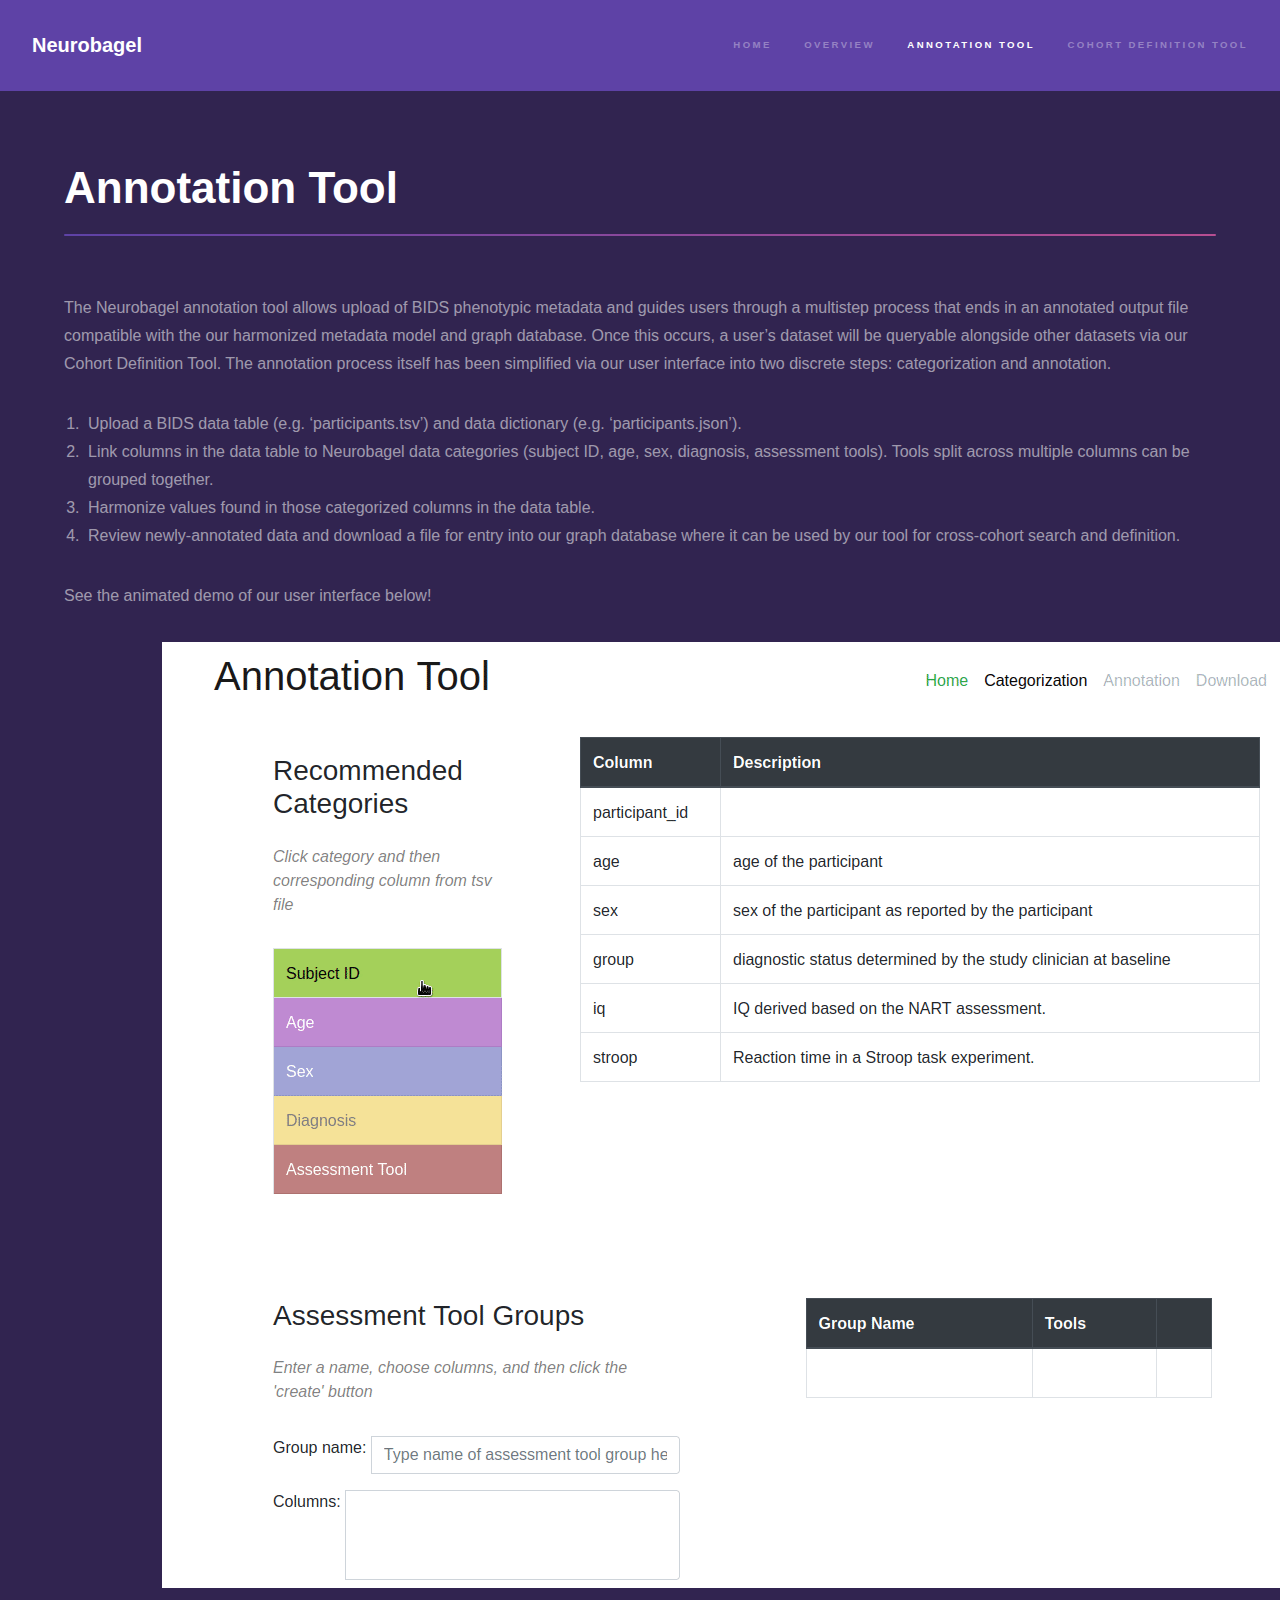
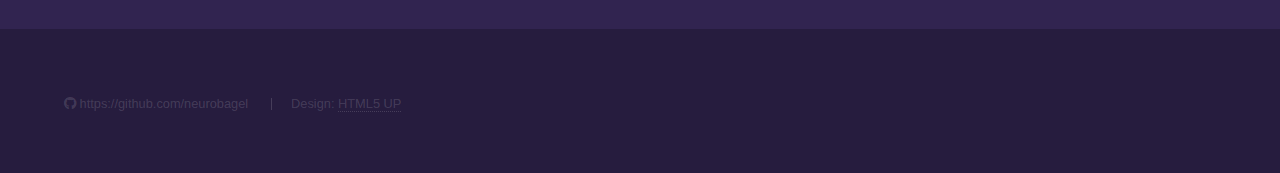
==== commit ff67f244: "Second update of content and styling" ====
--- a/pages/annotation-tool.html
+++ b/pages/annotation-tool.html
@@ -34,7 +34,6 @@
 				<section id="main" class="wrapper">
 					<div class="inner">
 						<h1 class="major">Annotation Tool</h1>
-						<span class="image fit"><img src="../images/annotation_tool_demo.gif" alt="" /></span>
 						<p>The Neurobagel annotation tool allows upload of BIDS phenotypic metadata and guides users through a multistep process that ends in an annotated output file compatible with the our harmonized metadata model and graph database. Once this occurs, a user’s dataset will be queryable alongside other datasets  via our Cohort Definition Tool. The annotation process itself has been simplified via our user interface into two discrete steps: categorization and annotation.</p>
 						<ol>
 							<li>Upload a BIDS data table (e.g. ‘participants.tsv’) and data dictionary (e.g. ‘participants.json’).</li>
@@ -42,6 +41,14 @@
 							<li>Harmonize values found in those categorized columns in the data table.</li>
 							<li>Review newly-annotated data and download a file for entry into our graph database where it can be used by our tool for cross-cohort search and definition.</li>
 						</ol>
+						<p>See the animated demo of our user interface below!</p>
+						<div class="row">
+							<div class="col-1"></div>
+							<div class="col-10">
+								<img src="../images/annotation-tool-animated.gif" alt="" />
+							</div>
+							<div class="col-1"></div>
+						</div>
 					</div>
 				</section>					
 
@@ -51,7 +58,8 @@
 			<footer id="footer" class="wrapper alt">
 				<div class="inner">
 					<ul class="menu">
-						<li>&copy; Untitled. All rights reserved.</li><li>Design: <a href="http://html5up.net">HTML5 UP</a></li>
+						<a href="https://github.com/neurobagel" class="icon brands fa-github">&nbsp;https://github.com/neurobagel<span class="label">GitHub</span></a>
+						<li>Design: <a href="http://html5up.net">HTML5 UP</a></li>
 					</ul>
 				</div>
 			</footer>
--- a/assets/css/main.css
+++ b/assets/css/main.css
@@ -3101,7 +3101,7 @@
 
 				.spotlights > section > .image {
 					width: 100%;
-					height: 50vh;
+					/*height: 50vh;*/
 				}
 
 				.spotlights > section > .content {
